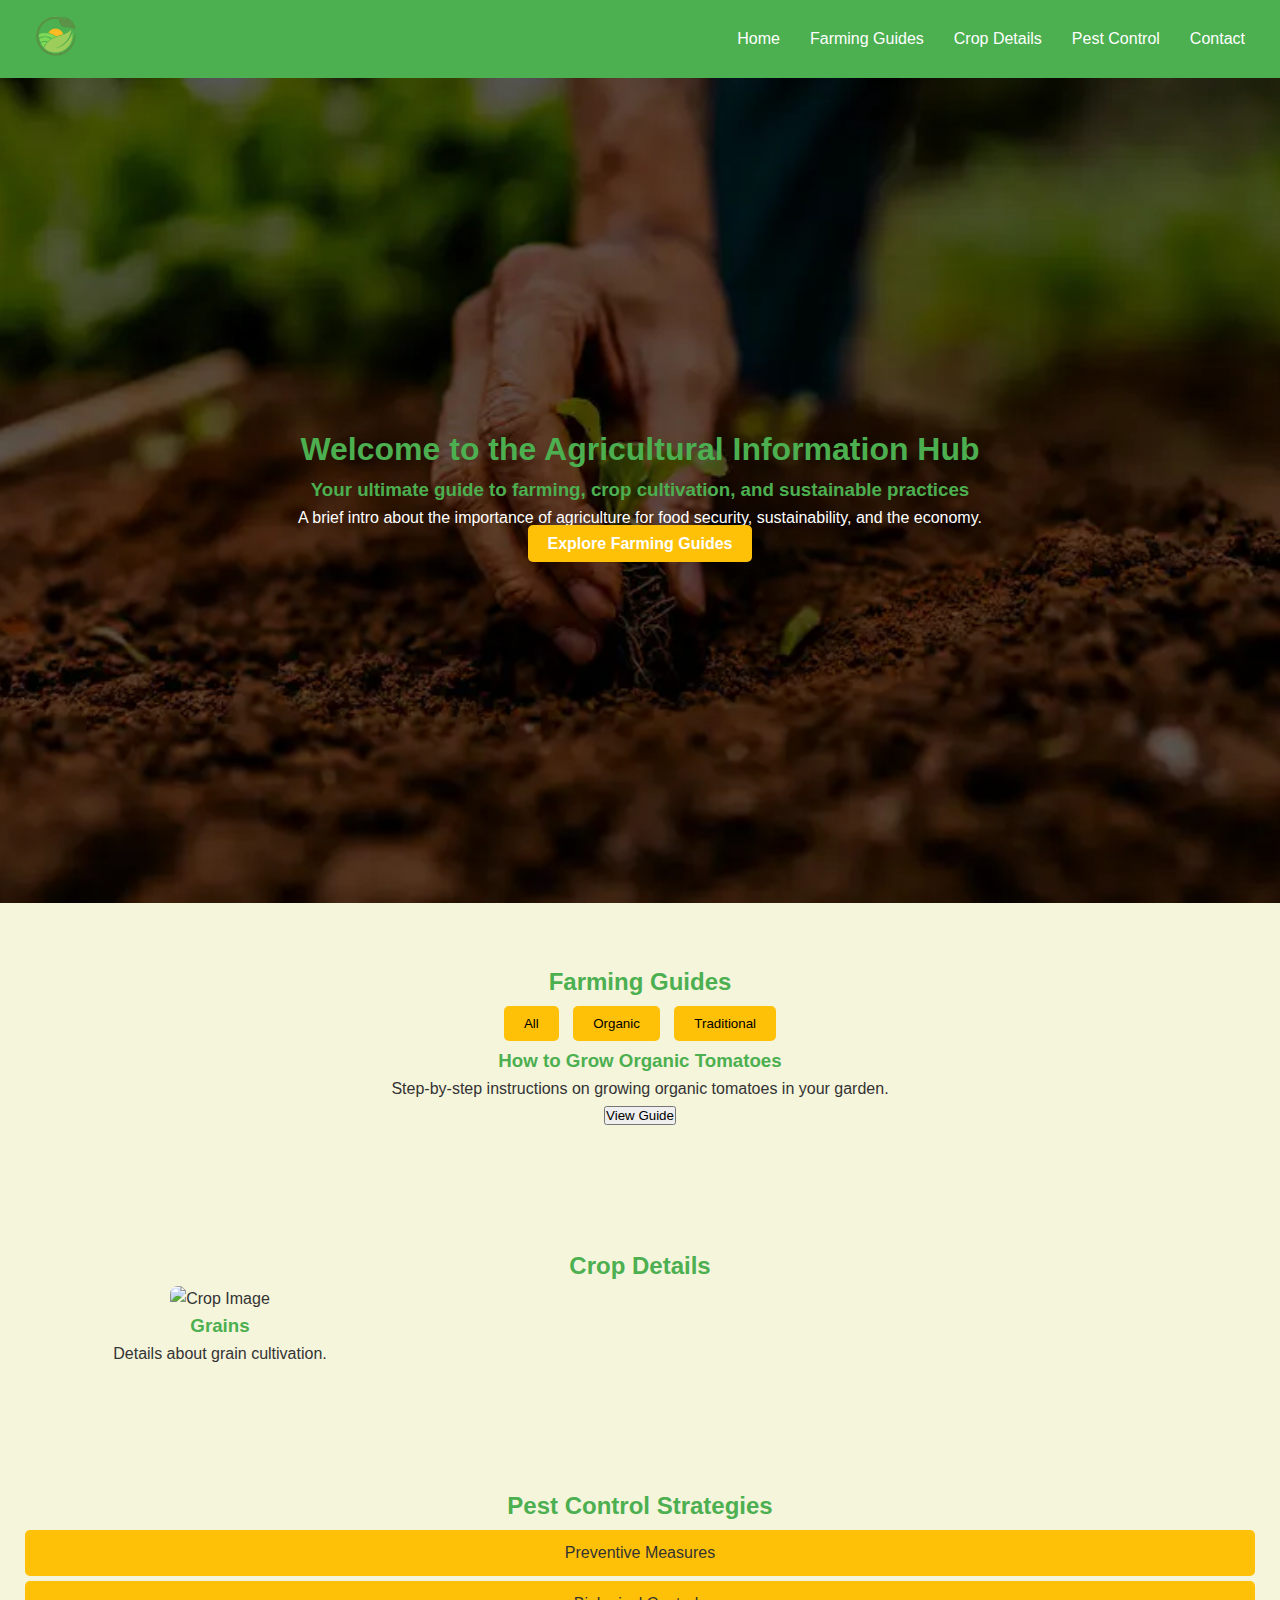
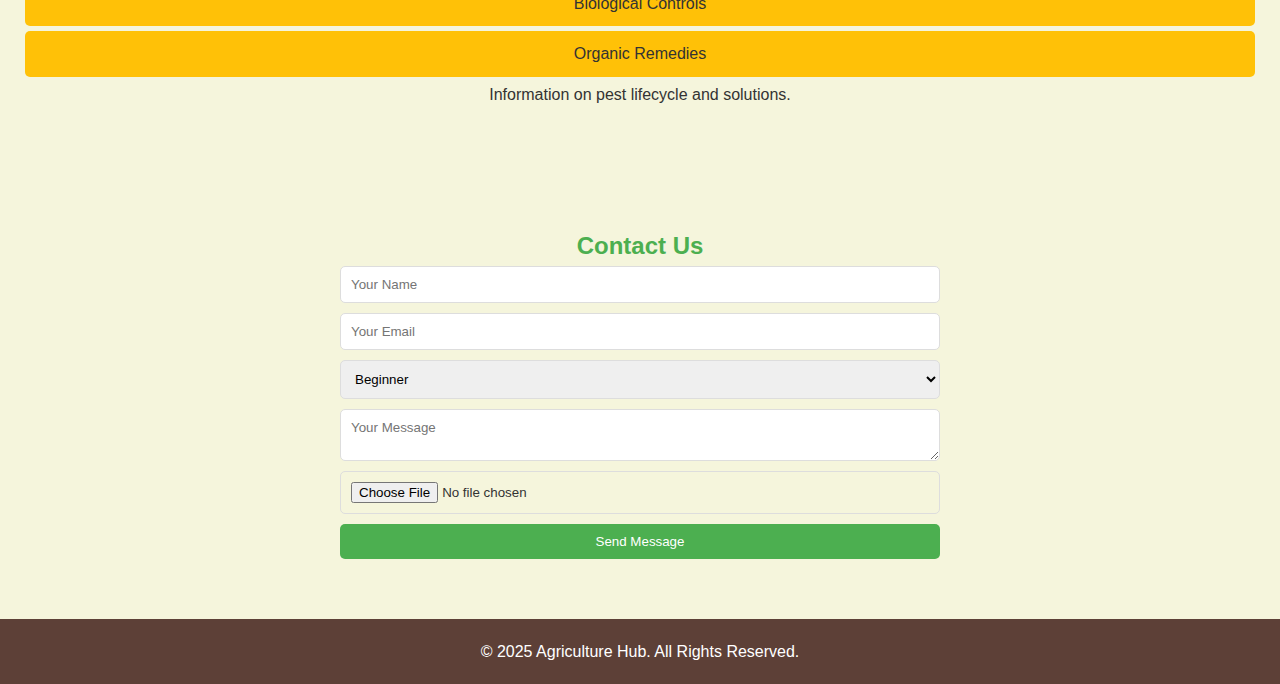
==== index.html @ 506831ad "initial commit" ====
<!DOCTYPE html>
<html lang="en">
<head>
    <meta charset="UTF-8">
    <meta name="viewport" content="width=device-width, initial-scale=1.0">
    <meta name="description" content="Agricultural Information Hub - A comprehensive resource for farmers and agriculture enthusiasts.">
    <title>Agricultural Information Hub</title>
    <link rel="stylesheet" href="style.css">
    <script defer src="script.js"></script>
</head>
<body>
    <!-- Header & Navigation -->
    <header>
        <nav>
            <div class="logo">
                <img src="image/logo.png" alt="logo" >
            </div>
            <ul class="nav-links">
                <li><a href="#home">Home</a></li>
                <li><a href="#farming-guides">Farming Guides</a></li>
                <li><a href="#crop-details">Crop Details</a></li>
                <li><a href="#pest-control">Pest Control</a></li>
                <li><a href="#contact">Contact</a></li>
            </ul>
        </nav>
    </header>

    <!-- Homepage Hero Section -->
    <section id="home" class="hero-section">
        <div class="hero-content">
            <h1>Welcome to the Agricultural Information Hub</h1>
            <h3>Your ultimate guide to farming, crop cultivation, and sustainable practices</h3>
            <p>A brief intro about the importance of agriculture for food security, sustainability, and the economy.</p>
            <a href="#farming-guides" class="cta-button">Explore Farming Guides</a>
        </div>
    </section>

    <!-- Farming Guides Section -->
    <section id="farming-guides" class="section">
        <h2>Farming Guides</h2>
        <div class="guide-categories">
            <button>All</button>
            <button>Organic</button>
            <button>Traditional</button>
        </div>
        <div class="guide-list">
            <div class="guide-item">
                <h3>How to Grow Organic Tomatoes</h3>
                <p>Step-by-step instructions on growing organic tomatoes in your garden.</p>
                <button class="view-guide">View Guide</button>
            </div>
            <!-- Repeat guide items here -->
        </div>
    </section>

    <!-- Crop Details Section -->
    <section id="crop-details" class="section">
        <h2>Crop Details</h2>
        <div class="crop-grid">
            <div class="crop-item">
                <img src="crop1.jpg" alt="Crop Image">
                <h3>Grains</h3>
                <p>Details about grain cultivation.</p>
            </div>
            <!-- Repeat crop items here -->
        </div>
    </section>

    <!-- Pest Control Section -->
    <section id="pest-control" class="section">
        <h2>Pest Control Strategies</h2>
        <div class="pest-tabs">
            <div class="tab">Preventive Measures</div>
            <div class="tab">Biological Controls</div>
            <div class="tab">Organic Remedies</div>
        </div>
        <div class="pest-info">
            <p>Information on pest lifecycle and solutions.</p>
            <!-- Pest control images and carousel -->
        </div>
    </section>

    <!-- Contact Form Section -->
    <section id="contact" class="section">
        <h2>Contact Us</h2>
        <form id="contact-form">
            <input type="text" name="name" placeholder="Your Name" required>
            <input type="email" name="email" placeholder="Your Email" required>
            <select name="experience">
                <option value="beginner">Beginner</option>
                <option value="intermediate">Intermediate</option>
                <option value="expert">Expert</option>
            </select>
            <textarea name="message" placeholder="Your Message" required></textarea>
            <input type="file" name="file-upload">
            <button type="submit">Send Message</button>
        </form>
    </section>

    <footer>
        <p>&copy; 2025 Agriculture Hub. All Rights Reserved.</p>
    </footer>
</body>
</html>
---- style.css ----
/* Global Styles */
* {
    margin: 0;
    padding: 0;
    box-sizing: border-box;
    font-family: 'Roboto', sans-serif;
}

body {
    background-color: #F5F5DC;
    color: #333;
    line-height: 1.6;
}

h1, h2, h3 {
    font-family: 'Poppins', sans-serif;
    color: #4CAF50;
}

/* Header */
header {
    background-color: #4CAF50;
    color: white;
    position: sticky;
    top: 0;
    z-index: 100;
}

nav {
    display: flex;
    justify-content: space-between;
    align-items: center;
    padding: 0 20px;
}

.logo img{
    width: 100%;
    max-width: 70px;
}
.nav-links {
    list-style: none;
    display: flex;
}

.nav-links li {
    margin: 0 15px;
}

.nav-links a {
    color: white;
    text-decoration: none;
    font-size: 16px;
}

.search-bar input {
    padding: 5px 10px;
    border-radius: 5px;
    border: none;
    outline: none;
}

/* Hero Section */
.hero-section {
    background: url('image/hero-bg.webp') no-repeat center center/cover;
    color: white;
    padding: 80px 20px;
    text-align: center;
    background-position: center center;
    background-size: cover;
    height: calc(100vh - 75px);
    display: flex;
    justify-content: center;
    align-items: center;
}

.cta-button {
    background-color: #FFC107;
    color: white;
    padding: 10px 20px;
    text-decoration: none;
    border-radius: 5px;
    font-weight: bold;
}

.cta-button:hover {
    background-color: #FF9800;
    transform: scale(1.05);
    transition: all 0.3s ease;
}

/* Section Styles */
.section {
    padding: 60px 20px;
    text-align: center;
}

.guide-categories button,
.pest-tabs .tab {
    background-color: #FFC107;
    border: none;
    padding: 10px 20px;
    margin: 5px;
    cursor: pointer;
    border-radius: 5px;
    transition: background-color 0.3s;
}

.guide-categories button:hover,
.pest-tabs .tab:hover {
    background-color: #FF9800;
}

/* Crop Grid */
.crop-grid {
    display: grid;
    grid-template-columns: repeat(3, 1fr);
    gap: 20px;
    justify-items: center;
}

.crop-item img {
    width: 100%;
    height: auto;
    border-radius: 8px;
    transition: transform 0.3s;
}

.crop-item:hover img {
    transform: scale(1.05);
}

/* Contact Form */
form {
    max-width: 600px;
    margin: 0 auto;
    display: flex;
    flex-direction: column;
}

form input, form select, form textarea {
    margin-bottom: 10px;
    padding: 10px;
    border-radius: 5px;
    border: 1px solid #ddd;
}

form button {
    background-color: #4CAF50;
    color: white;
    padding: 10px;
    border: none;
    border-radius: 5px;
    cursor: pointer;
}

form button:hover {
    background-color: #45A049;
}

/* Footer */
footer {
    text-align: center;
    padding: 20px 0;
    background-color: #5D4037;
    color: white;
}
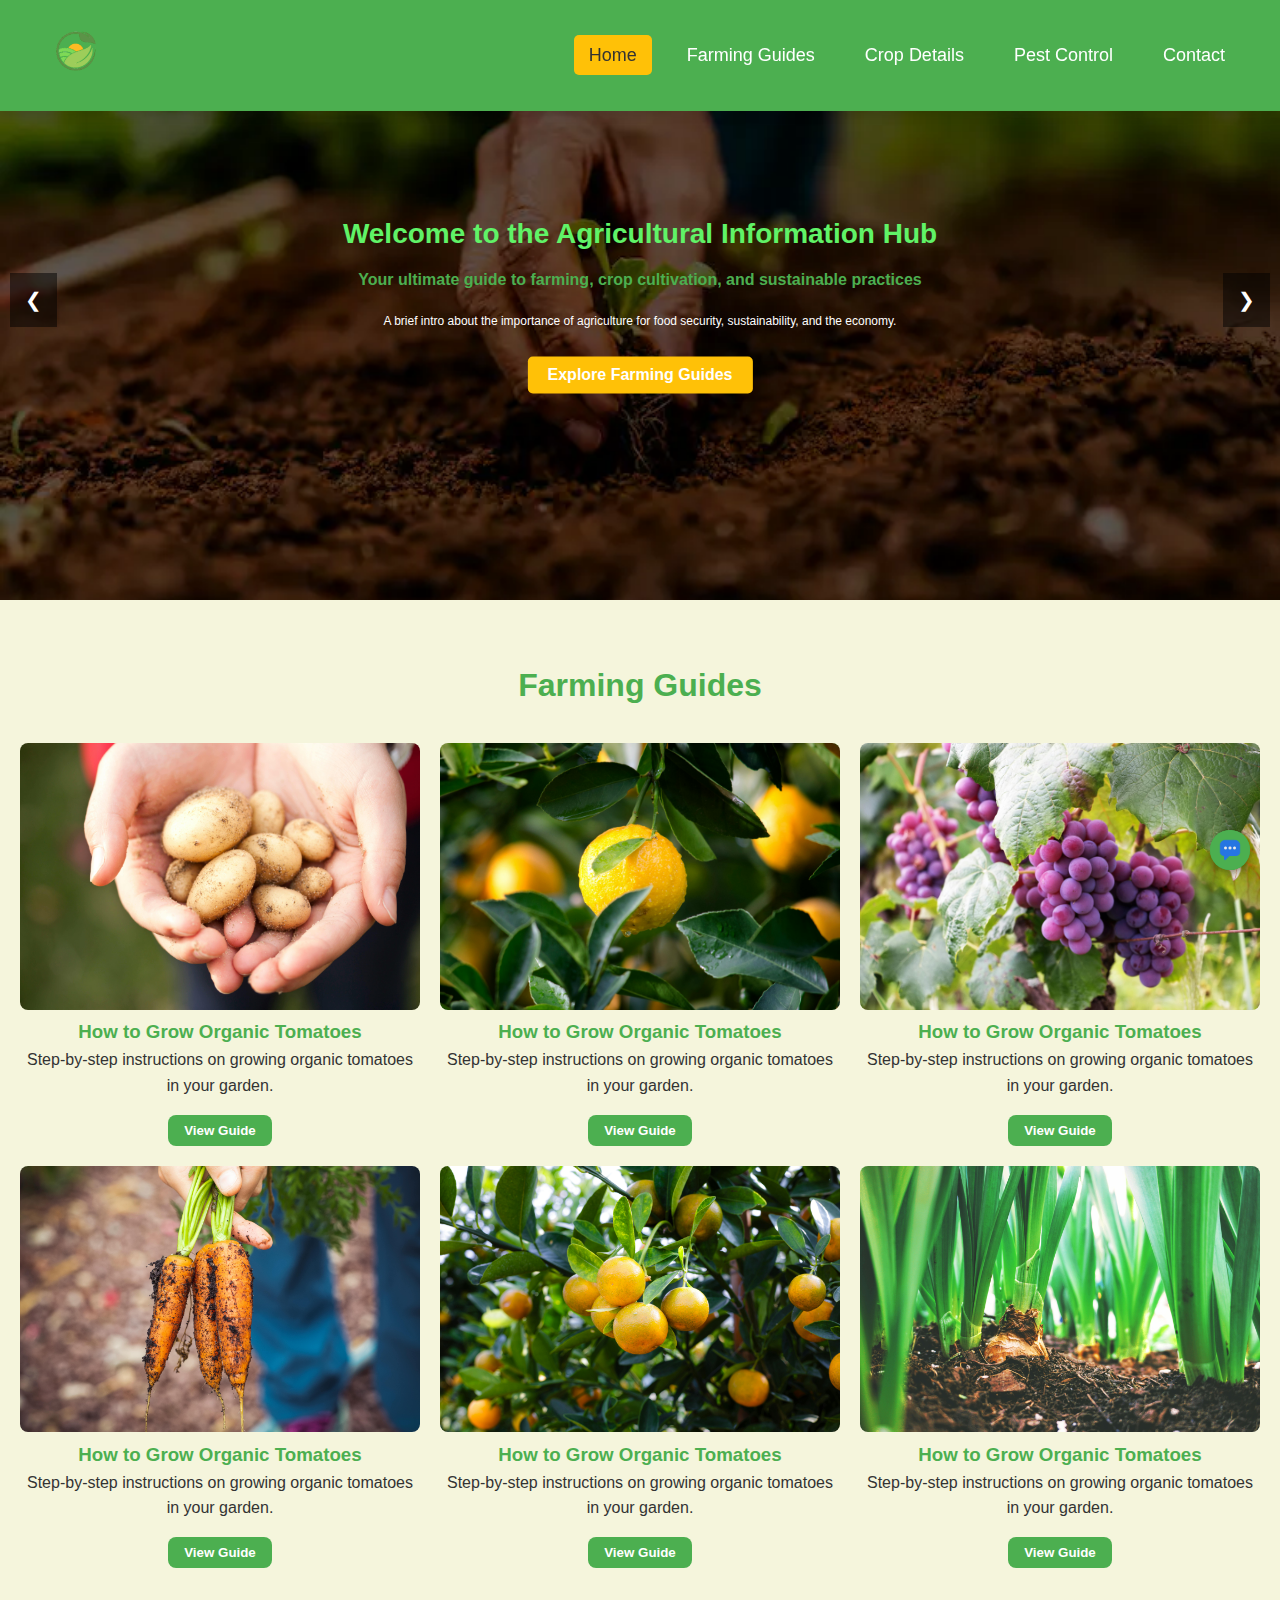
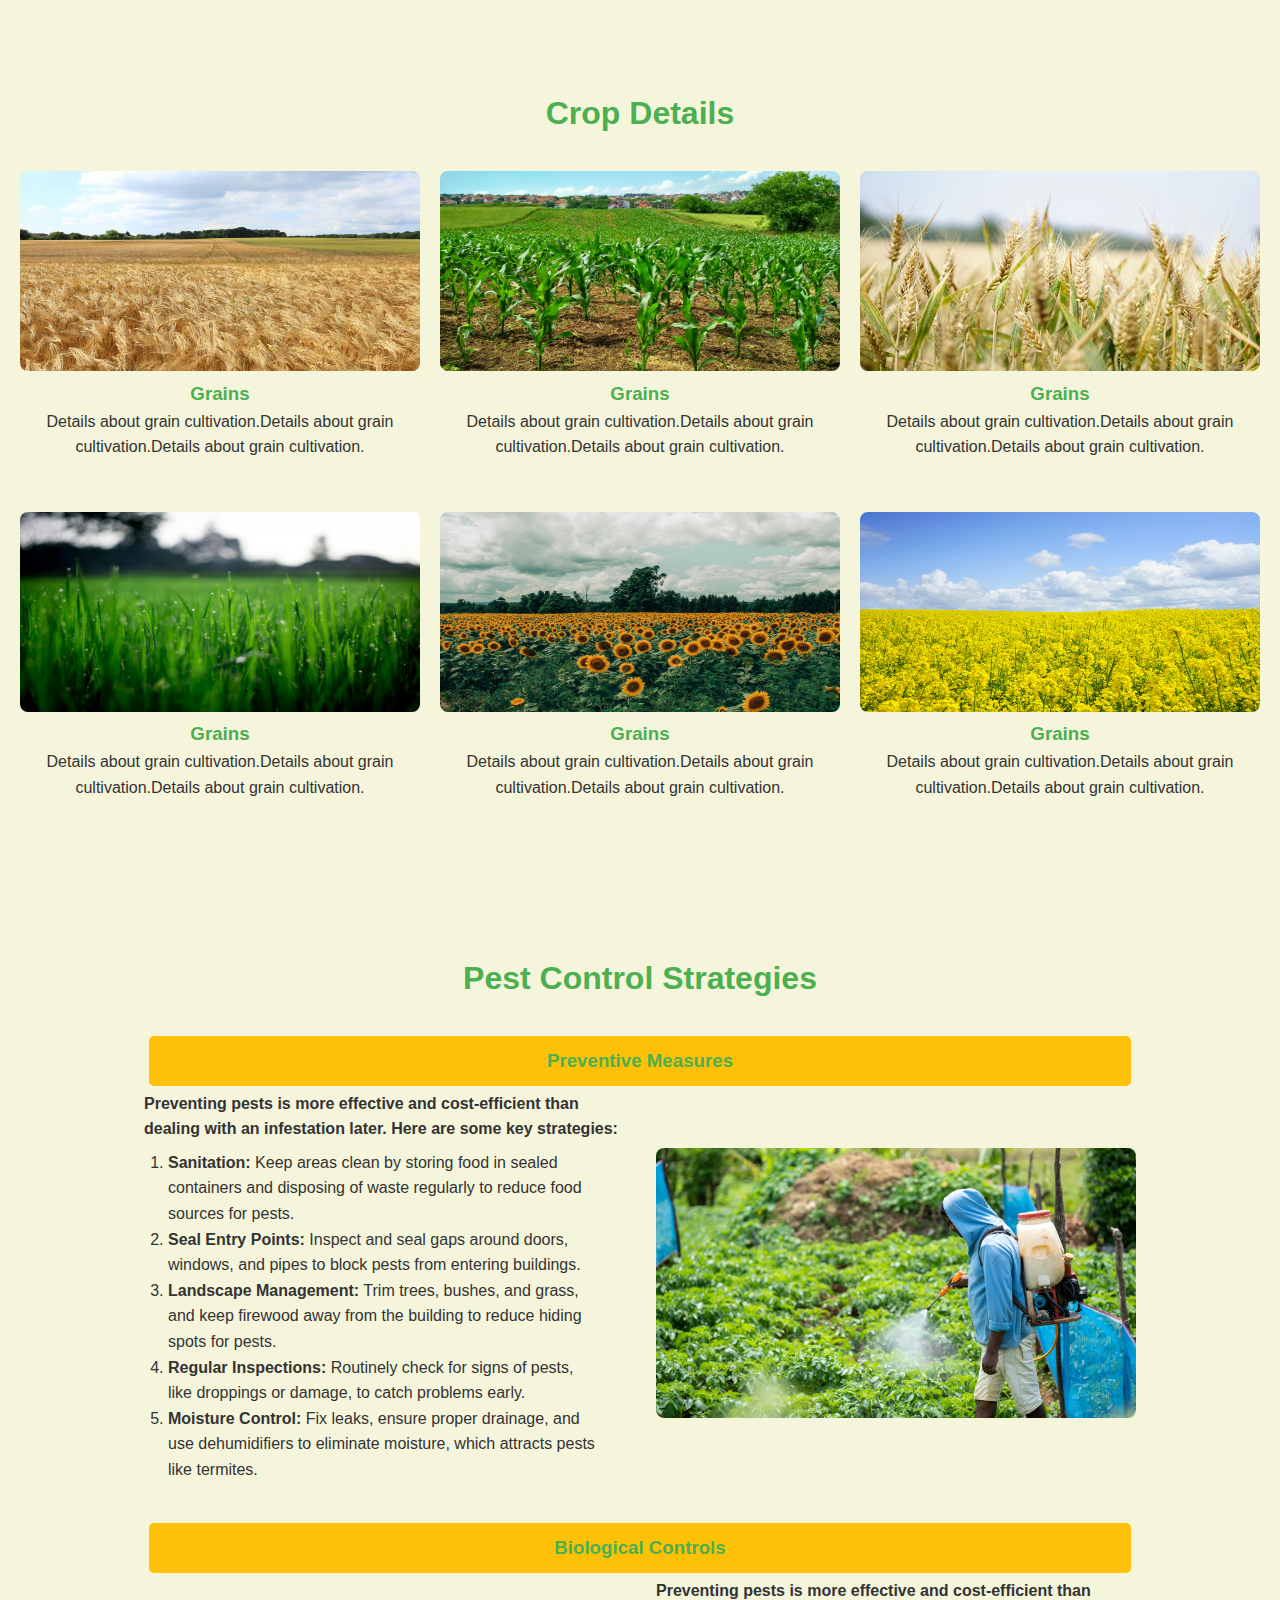
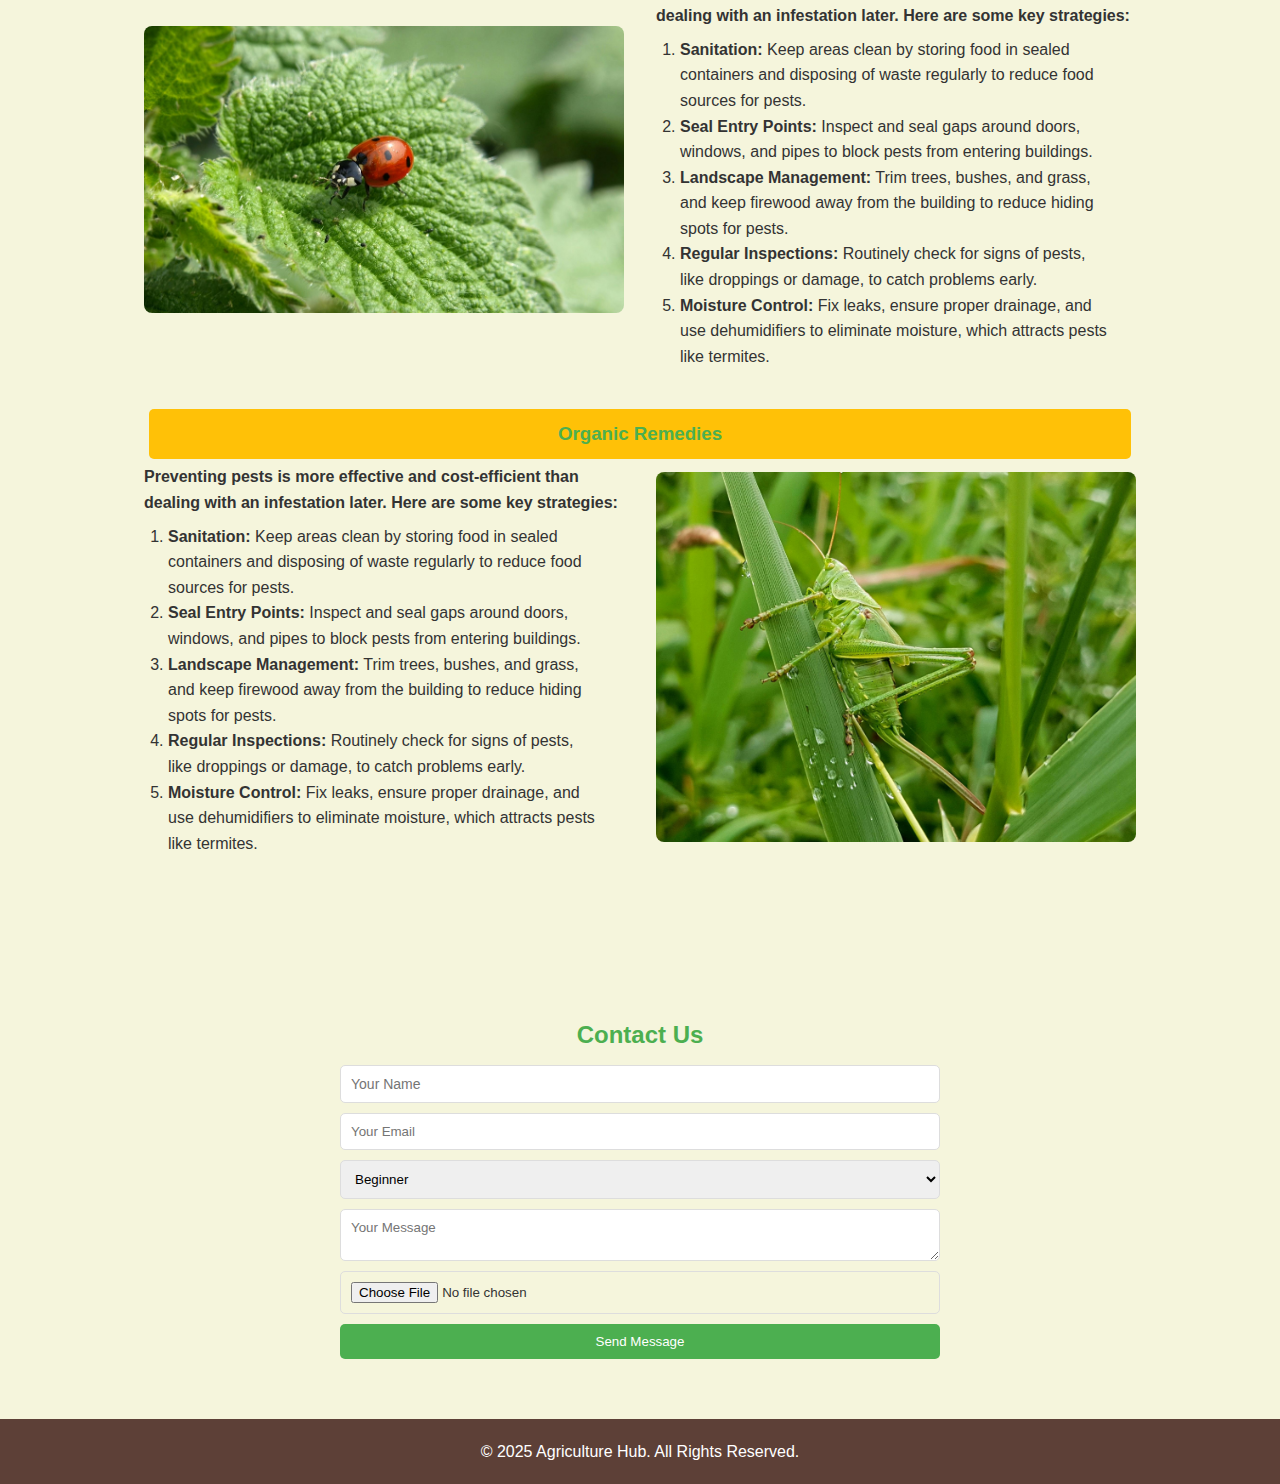
==== commit 3dc08c4f: "nav bar active animation almost complete" ====
--- a/index.html
+++ b/index.html
@@ -9,42 +9,96 @@
     <script defer src="script.js"></script>
 </head>
 <body>
-    <!-- Header & Navigation -->
-    <header>
+    <header class="navbar">
+        <div class="logo">
+            <img src="image/logo.png" alt="logo" >
+        </div>
         <nav>
-            <div class="logo">
-                <img src="image/logo.png" alt="logo" >
-            </div>
-            <ul class="nav-links">
-                <li><a href="#home">Home</a></li>
-                <li><a href="#farming-guides">Farming Guides</a></li>
-                <li><a href="#crop-details">Crop Details</a></li>
-                <li><a href="#pest-control">Pest Control</a></li>
-                <li><a href="#contact">Contact</a></li>
+            <ul>
+                <li><a href="index.html" class="nav-link active">Home</a></li>
+                <li><a href="farming-guides.html" class="nav-link">Farming Guides</a></li>
+                <li><a href="crop-details.html" class="nav-link">Crop Details</a></li>
+                <li><a href="pest-control.html" class="nav-link">Pest Control</a></li>
+                <li><a href="contact.html" class="nav-link">Contact</a></li>
             </ul>
         </nav>
+        <div class="menu-toggle">☰</div>
     </header>
 
     <!-- Homepage Hero Section -->
     <section id="home" class="hero-section">
-        <div class="hero-content">
-            <h1>Welcome to the Agricultural Information Hub</h1>
-            <h3>Your ultimate guide to farming, crop cultivation, and sustainable practices</h3>
-            <p>A brief intro about the importance of agriculture for food security, sustainability, and the economy.</p>
-            <a href="#farming-guides" class="cta-button">Explore Farming Guides</a>
+        <div class="slider-container">
+            <div class="slider" id="slider">
+                <div class="slide">
+                    <img src="image/slide-1.webp" alt="Image 1">
+                    <div class="overlay">
+                        <h1>Welcome to the Agricultural Information Hub</h1>
+                        <h3>Your ultimate guide to farming, crop cultivation, and sustainable practices</h3>
+                        <p>A brief intro about the importance of agriculture for food security, sustainability, and the economy.</p>
+                        <a href="#farming-guides" class="cta-button">Explore Farming Guides</a>
+                    </div>
+                </div>
+                <div class="slide">
+                    <img src="image/slide-2.jpg" alt="Image 2">
+                    <div class="overlay">
+                        <h1>Welcome to the Agricultural Information Hub</h1>
+                        <h3>Your ultimate guide to farming, crop cultivation, and sustainable practices</h3>
+                        <p>A brief intro about the importance of agriculture for food security, sustainability, and the economy.</p>
+                        <a href="#farming-guides" class="cta-button">Explore Farming Guides</a>
+                    </div>
+                </div>
+                <div class="slide">
+                    <img src="image/slide-3.jpg" alt="Image 3">
+                    <div class="overlay">
+                        <h1>Welcome to the Agricultural Information Hub</h1>
+                        <h3>Your ultimate guide to farming, crop cultivation, and sustainable practices</h3>
+                        <p>A brief intro about the importance of agriculture for food security, sustainability, and the economy.</p>
+                        <a href="#farming-guides" class="cta-button">Explore Farming Guides</a>
+                    </div>
+                </div>
+            </div>
+    
+            <button class="prev slider-btn" onclick="moveSlide(-1)">&#10094;</button>
+            <button class="next slider-btn" onclick="moveSlide(1)">&#10095;</button>
         </div>
     </section>
 
     <!-- Farming Guides Section -->
     <section id="farming-guides" class="section">
-        <h2>Farming Guides</h2>
-        <div class="guide-categories">
-            <button>All</button>
-            <button>Organic</button>
-            <button>Traditional</button>
-        </div>
+        <h2 class="guide-heading">Farming Guides</h2>
         <div class="guide-list">
             <div class="guide-item">
+                <img src="image/vegi-1.jpg" alt="">
+                <h3>How to Grow Organic Tomatoes</h3>
+                <p>Step-by-step instructions on growing organic tomatoes in your garden.</p>
+                <button class="view-guide">View Guide</button>
+            </div>
+            <div class="guide-item">
+                <img src="image/vegi-2.jpg" alt="">
+                <h3>How to Grow Organic Tomatoes</h3>
+                <p>Step-by-step instructions on growing organic tomatoes in your garden.</p>
+                <button class="view-guide">View Guide</button>
+            </div>
+            <div class="guide-item">
+                <img src="image/vegi-3.jpg" alt="">
+                <h3>How to Grow Organic Tomatoes</h3>
+                <p>Step-by-step instructions on growing organic tomatoes in your garden.</p>
+                <button class="view-guide">View Guide</button>
+            </div>
+            <div class="guide-item">
+                <img src="image/vegi-4.jpg" alt="">
+                <h3>How to Grow Organic Tomatoes</h3>
+                <p>Step-by-step instructions on growing organic tomatoes in your garden.</p>
+                <button class="view-guide">View Guide</button>
+            </div>
+            <div class="guide-item">
+                <img src="image/vegi-5.jpg" alt="">
+                <h3>How to Grow Organic Tomatoes</h3>
+                <p>Step-by-step instructions on growing organic tomatoes in your garden.</p>
+                <button class="view-guide">View Guide</button>
+            </div>
+            <div class="guide-item">
+                <img src="image/vegi-6.jpg" alt="">
                 <h3>How to Grow Organic Tomatoes</h3>
                 <p>Step-by-step instructions on growing organic tomatoes in your garden.</p>
                 <button class="view-guide">View Guide</button>
@@ -55,12 +109,37 @@
 
     <!-- Crop Details Section -->
     <section id="crop-details" class="section">
-        <h2>Crop Details</h2>
+        <h2 class="crop-heading">Crop Details</h2>
         <div class="crop-grid">
             <div class="crop-item">
-                <img src="crop1.jpg" alt="Crop Image">
-                <h3>Grains</h3>
-                <p>Details about grain cultivation.</p>
+                <img src="image/crop-1.jpg" alt="Crop Image">
+                <h3>Grains</h3>
+                <p>Details about grain cultivation.Details about grain cultivation.Details about grain cultivation.</p>
+            </div>
+            <div class="crop-item">
+                <img src="image/crop-2.jpg" alt="Crop Image">
+                <h3>Grains</h3>
+                <p>Details about grain cultivation.Details about grain cultivation.Details about grain cultivation.</p>
+            </div>
+            <div class="crop-item">
+                <img src="image/crop-3.jpg" alt="Crop Image">
+                <h3>Grains</h3>
+                <p>Details about grain cultivation.Details about grain cultivation.Details about grain cultivation.</p>
+            </div>
+            <div class="crop-item">
+                <img src="image/crop-4.jpg" alt="Crop Image">
+                <h3>Grains</h3>
+                <p>Details about grain cultivation.Details about grain cultivation.Details about grain cultivation.</p>
+            </div>
+            <div class="crop-item">
+                <img src="image/crop-5.jpg" alt="Crop Image">
+                <h3>Grains</h3>
+                <p>Details about grain cultivation.Details about grain cultivation.Details about grain cultivation.</p>
+            </div>
+            <div class="crop-item">
+                <img src="image/crop-6.jpg" alt="Crop Image">
+                <h3>Grains</h3>
+                <p>Details about grain cultivation.Details about grain cultivation.Details about grain cultivation.</p>
             </div>
             <!-- Repeat crop items here -->
         </div>
@@ -68,17 +147,70 @@
 
     <!-- Pest Control Section -->
     <section id="pest-control" class="section">
-        <h2>Pest Control Strategies</h2>
+        <h2 class="pest-heading">Pest Control Strategies</h2>
         <div class="pest-tabs">
-            <div class="tab">Preventive Measures</div>
-            <div class="tab">Biological Controls</div>
-            <div class="tab">Organic Remedies</div>
-        </div>
-        <div class="pest-info">
-            <p>Information on pest lifecycle and solutions.</p>
-            <!-- Pest control images and carousel -->
-        </div>
-    </section>
+            <div class="pest-items">
+                <h3 class="tab">Preventive Measures</div>
+                <div class="tab-down">
+                    <div class="pest-cont">
+                        <p><strong>Preventing pests is more effective and cost-efficient than dealing with an infestation later. Here are some key strategies:</strong></p>
+                        <ol>
+                            <li><strong>Sanitation:</strong> Keep areas clean by storing food in sealed containers and disposing of waste regularly to reduce food sources for pests.</li>
+                            <li><strong>Seal Entry Points:</strong> Inspect and seal gaps around doors, windows, and pipes to block pests from entering buildings.</li>
+                            <li><strong>Landscape Management:</strong> Trim trees, bushes, and grass, and keep firewood away from the building to reduce hiding spots for pests.</li>
+                            <li><strong>Regular Inspections:</strong> Routinely check for signs of pests, like droppings or damage, to catch problems early.
+                            </li>
+                            <li><strong>Moisture Control:</strong> Fix leaks, ensure proper drainage, and use dehumidifiers to eliminate moisture, which attracts pests like termites.
+                            </li>                         
+                        </ol>
+                    </div>
+                    <div><img class="pest-ctrl" src="image/pest-2.jpg" alt=""></div>
+                </div>
+            </div>
+        </div>
+        <div class="pest-tabs">
+            <div class="pest-items">
+                <h3 class="tab">Biological Controls</h3>
+                <div class="tab-down">
+                    <div><img class="pest-ctrl" src="image/pest-3.jpg" alt=""></div>
+                    <div class="pest-cont">
+                        <p><strong>Preventing pests is more effective and cost-efficient than dealing with an infestation later. Here are some key strategies:</strong></p>
+                        <ol>
+                            <li><strong>Sanitation:</strong> Keep areas clean by storing food in sealed containers and disposing of waste regularly to reduce food sources for pests.</li>
+                            <li><strong>Seal Entry Points:</strong> Inspect and seal gaps around doors, windows, and pipes to block pests from entering buildings.</li>
+                            <li><strong>Landscape Management:</strong> Trim trees, bushes, and grass, and keep firewood away from the building to reduce hiding spots for pests.</li>
+                            <li><strong>Regular Inspections:</strong> Routinely check for signs of pests, like droppings or damage, to catch problems early.
+                            </li>
+                            <li><strong>Moisture Control:</strong> Fix leaks, ensure proper drainage, and use dehumidifiers to eliminate moisture, which attracts pests like termites.
+                            </li>                         
+                        </ol>
+                    </div>
+                </div>
+            </div>
+        </div>
+        <div class="pest-tabs">
+            <div class="pest-items">
+                <h3 class="tab">Organic Remedies</h3>
+                <div class="tab-down">
+                    <div class="pest-cont">
+                        <p><strong>Preventing pests is more effective and cost-efficient than dealing with an infestation later. Here are some key strategies:</strong></p>
+                        <ol>
+                            <li><strong>Sanitation:</strong> Keep areas clean by storing food in sealed containers and disposing of waste regularly to reduce food sources for pests.</li>
+                            <li><strong>Seal Entry Points:</strong> Inspect and seal gaps around doors, windows, and pipes to block pests from entering buildings.</li>
+                            <li><strong>Landscape Management:</strong> Trim trees, bushes, and grass, and keep firewood away from the building to reduce hiding spots for pests.</li>
+                            <li><strong>Regular Inspections:</strong> Routinely check for signs of pests, like droppings or damage, to catch problems early.
+                            </li>
+                            <li><strong>Moisture Control:</strong> Fix leaks, ensure proper drainage, and use dehumidifiers to eliminate moisture, which attracts pests like termites.
+                            </li>                         
+                        </ol>
+                    </div>
+                    <div><img class="pest-ctrl" src="image/pest-1.jpg" alt=""></div>
+                </div>
+            </div>
+        </div>
+    </section>
+    
+    
 
     <!-- Contact Form Section -->
     <section id="contact" class="section">
@@ -100,5 +232,23 @@
     <footer>
         <p>&copy; 2025 Agriculture Hub. All Rights Reserved.</p>
     </footer>
+
+    <div id="chat-icon" class="chat-icon">
+        <img src="image/chat-icon.png" alt="" class="chat-icon">
+    </div>
+    
+
+    <div id="chat-popup" class="chat-popup">
+        <div class="chat-header">
+            <h4>Chat with Us!</h4>
+            <span id="close-chat" class="close-btn">&times;</span>
+        </div>
+        <div class="chat-body">
+            <div id="messages" class="messages">
+                <!-- Chat messages will go here -->
+            </div>
+            <input type="text" id="chat-input" placeholder="Type a message..." />
+        </div>
+    </div>
 </body>
 </html>
--- a/style.css
+++ b/style.css
@@ -17,61 +17,140 @@
     color: #4CAF50;
 }
 
-/* Header */
-header {
-    background-color: #4CAF50;
-    color: white;
-    position: sticky;
-    top: 0;
-    z-index: 100;
-}
-
-nav {
+img{
+    width: 100%;
+}
+
+/* Navbar Styling */
+.navbar {
     display: flex;
     justify-content: space-between;
     align-items: center;
-    padding: 0 20px;
-}
-
+    background: #4CAF50;
+    padding: 15px 40px;
+    position: fixed;
+    width: 100%;
+    top: 0;
+    left: 0;
+    box-shadow: 0 4px 10px rgba(0, 0, 0, 0.1);
+    z-index: 1000;
+}
+.logo {
+    font-size: 24px;
+    font-weight: bold;
+    color: #fff;
+}
+.navbar ul {
+    list-style: none;
+    display: flex;
+    gap: 20px;
+}
+.navbar ul li {
+    position: relative;
+}
+.nav-link {
+    text-decoration: none;
+    color: #fff;
+    font-size: 18px;
+    padding: 10px 15px;
+    border-radius: 5px;
+    transition: all 0.3s ease;
+}
+.nav-link:hover {
+    background: #FFC107;
+    color: #333;
+}
+.nav-link.active {
+    background: #FFC107;
+    color: #333;
+}
+.menu-toggle {
+    display: none;
+    font-size: 24px;
+    color: #fff;
+    cursor: pointer;
+}
 .logo img{
     width: 100%;
     max-width: 70px;
 }
-.nav-links {
-    list-style: none;
-    display: flex;
-}
-
-.nav-links li {
-    margin: 0 15px;
-}
-
-.nav-links a {
-    color: white;
-    text-decoration: none;
-    font-size: 16px;
-}
-
-.search-bar input {
-    padding: 5px 10px;
-    border-radius: 5px;
-    border: none;
-    outline: none;
-}
+
 
 /* Hero Section */
-.hero-section {
-    background: url('image/hero-bg.webp') no-repeat center center/cover;
-    color: white;
-    padding: 80px 20px;
+
+.overlay h1{
+    font-size: 1.75rem !important;
+    margin-bottom: 1rem;
+    color: #60f367;
+}
+.overlay h3{
+    font-size: 1rem !important;
+    margin-bottom: 1rem;
+}
+.overlay p{
+    font-size: .75rem !important;
+    margin-bottom: 3rem;
+}
+
+
+
+
+
+.slider-container {
+    position: relative;
+    width: 100%;
+    /* max-width: 1800px; */
+    margin: auto;
+    overflow: hidden;
+}
+
+.slider {
+    display: flex;
+    transition: transform 0.5s ease;
+    width: 100% !important;
+}
+
+.slide {
+    position: relative;
+    width: 100%;
+    display: flex;
+    flex-shrink: 0;
+}
+
+.slide img {
+    width: 100%;
+    height: 600px;
+    object-fit: cover;
+}
+
+.overlay {
+    position: absolute;
+    top: 50%;
+    left: 50%;
+    transform: translate(-50%, -50%);
+    color: white;
     text-align: center;
-    background-position: center center;
-    background-size: cover;
-    height: calc(100vh - 75px);
-    display: flex;
-    justify-content: center;
-    align-items: center;
-}
+    z-index: 10;
+}
+
+.overlay h1 {
+    font-size: 3rem;
+    margin-bottom: 10px;
+}
+
+.overlay h3 {
+    font-size: 1.5rem;
+    margin-bottom: 20px;
+}
+
+.overlay p {
+    font-size: 1rem;
+    margin-bottom: 30px;
+    max-width: 700px;
+    margin-left: auto;
+    margin-right: auto;
+}
+
 
 .cta-button {
     background-color: #FFC107;
@@ -80,12 +159,39 @@
     text-decoration: none;
     border-radius: 5px;
     font-weight: bold;
+    text-decoration: none;
+    transition: background-color 0.3s ease;
 }
 
 .cta-button:hover {
-    background-color: #FF9800;
+    background-color: #4CAF50;
     transform: scale(1.05);
     transition: all 0.3s ease;
+}
+
+.slider-btn {
+    position: absolute;
+    top: 50%;
+    transform: translateY(-50%);
+    background-color: rgba(0, 0, 0, 0.5);
+    color: white;
+    border: none;
+    padding: 15px;
+    cursor: pointer;
+    font-size: 20px;
+    z-index: 100;
+}
+
+.prev {
+    left: 10px;
+}
+
+.next {
+    right: 10px;
+}
+
+.slider-btn:hover {
+    background-color: rgba(0, 0, 0, 0.8);
 }
 
 /* Section Styles */
@@ -95,7 +201,7 @@
 }
 
 .guide-categories button,
-.pest-tabs .tab {
+.tab {
     background-color: #FFC107;
     border: none;
     padding: 10px 20px;
@@ -110,7 +216,39 @@
     background-color: #FF9800;
 }
 
+.guide-list {
+    display: grid;
+    grid-template-columns: repeat(3, 1fr);
+    gap: 20px;
+    justify-items: center;
+}
+
+.view-guide{
+    background-color: #4CAF50;
+    border: none;
+    font-weight: bold;
+    color: white;
+    padding: .5rem 1rem;
+    border-radius: .5rem;
+    margin-top: 1rem;
+}
+
+.guide-item img{
+    border-radius: 8px;
+    transition: transform 0.3s;
+}
+
+.guide-item:hover img {
+    transform: scale(1.05);
+}
+
 /* Crop Grid */
+.crop-heading,
+.guide-heading,
+.pest-heading{
+    font-size: 2rem;
+    margin-bottom: 2rem;
+}
 .crop-grid {
     display: grid;
     grid-template-columns: repeat(3, 1fr);
@@ -118,15 +256,53 @@
     justify-items: center;
 }
 
+.crop-item {
+    margin-bottom: 2rem;
+}
 .crop-item img {
     width: 100%;
     height: auto;
     border-radius: 8px;
     transition: transform 0.3s;
+    aspect-ratio: 2/1;
 }
 
 .crop-item:hover img {
     transform: scale(1.05);
+}
+
+/* pest control */
+
+.pest-tabs{
+    width: 80%;
+    margin: 0 auto;
+    margin-bottom: 2.5rem;
+}
+
+.tab-down{
+    display: flex;
+    justify-content: center;
+    align-items: center;
+    gap: 2rem;
+}
+
+.tab-down div{
+    width: 50%;
+}
+
+.pest-cont{
+    text-align: left;
+}
+.pest-cont p{
+    margin-bottom: .5rem;
+}
+.pest-cont ol{
+    width: 90%;
+    margin: 0 auto;
+}
+
+.pest-ctrl{
+    border-radius: 8px;
 }
 
 /* Contact Form */
@@ -164,3 +340,132 @@
     background-color: #5D4037;
     color: white;
 }
+
+.chat-icon{
+    position: fixed;
+    bottom: 0;
+    right: 0;
+    z-index: 100;
+    cursor: pointer;
+    padding: .5rem;
+}
+
+.hero-image{
+    height: 300px;
+}
+
+/* styles.css */
+
+/* Chat Icon Styling */
+.chat-icon {
+    position: fixed;
+    bottom: 30px;
+    right: 30px;
+    background-color: #4CAF50;
+    color: white;
+    border-radius: 50%;
+    width: 40px;
+    height: 40px;
+    display: flex;
+    justify-content: center;
+    align-items: center;
+    box-shadow: 0 4px 8px rgba(0, 0, 0, 0.2);
+    cursor: pointer;
+    font-size: 24px;
+    transition: background-color 0.3s ease;
+}
+
+.chat-icon:hover {
+    background-color: #45a049;
+}
+
+/* Chat Popup Styling */
+.chat-popup {
+    display: none;
+    position: fixed;
+    bottom: 100px;
+    right: 30px;
+    width: 350px;
+    background-color: #ffffff;
+    border-radius: 10px;
+    box-shadow: 0 4px 8px rgba(0, 0, 0, 0.1);
+    overflow: hidden;
+    border: 1px solid #ddd;
+}
+
+.chat-header {
+    background-color: #4CAF50;
+    color: white;
+    padding: 10px;
+    font-size: 18px;
+    display: flex;
+    justify-content: space-between;
+    align-items: center;
+}
+
+.chat-header h4 {
+    margin: 0;
+}
+
+.close-btn {
+    cursor: pointer;
+    font-size: 22px;
+    font-weight: bold;
+}
+
+.chat-body {
+    padding: 10px;
+    max-height: 300px;
+    overflow-y: auto;
+}
+
+.messages {
+    margin-bottom: 10px;
+}
+
+.messages .message {
+    padding: 8px;
+    background-color: #f1f1f1;
+    margin-bottom: 10px;
+    border-radius: 5px;
+}
+
+.messages .message.user {
+    background-color: #e0f7fa;
+    align-self: flex-end;
+}
+
+input[type="text"] {
+    width: 100%;
+    padding: 10px;
+    border: 1px solid #ddd;
+    border-radius: 5px;
+    margin-top: 10px;
+    font-size: 14px;
+}
+
+input[type="text"]:focus {
+    border-color: #4CAF50;
+    outline: none;
+}
+
+
+@media (max-width: 768px) {
+    .navbar ul {
+        display: none;
+        flex-direction: column;
+        position: absolute;
+        top: 60px;
+        right: 0;
+        background: #4CAF50;
+        width: 200px;
+        padding: 10px;
+        border-radius: 5px;
+    }
+    .navbar ul.show {
+        display: flex;
+    }
+    .menu-toggle {
+        display: block;
+    }
+}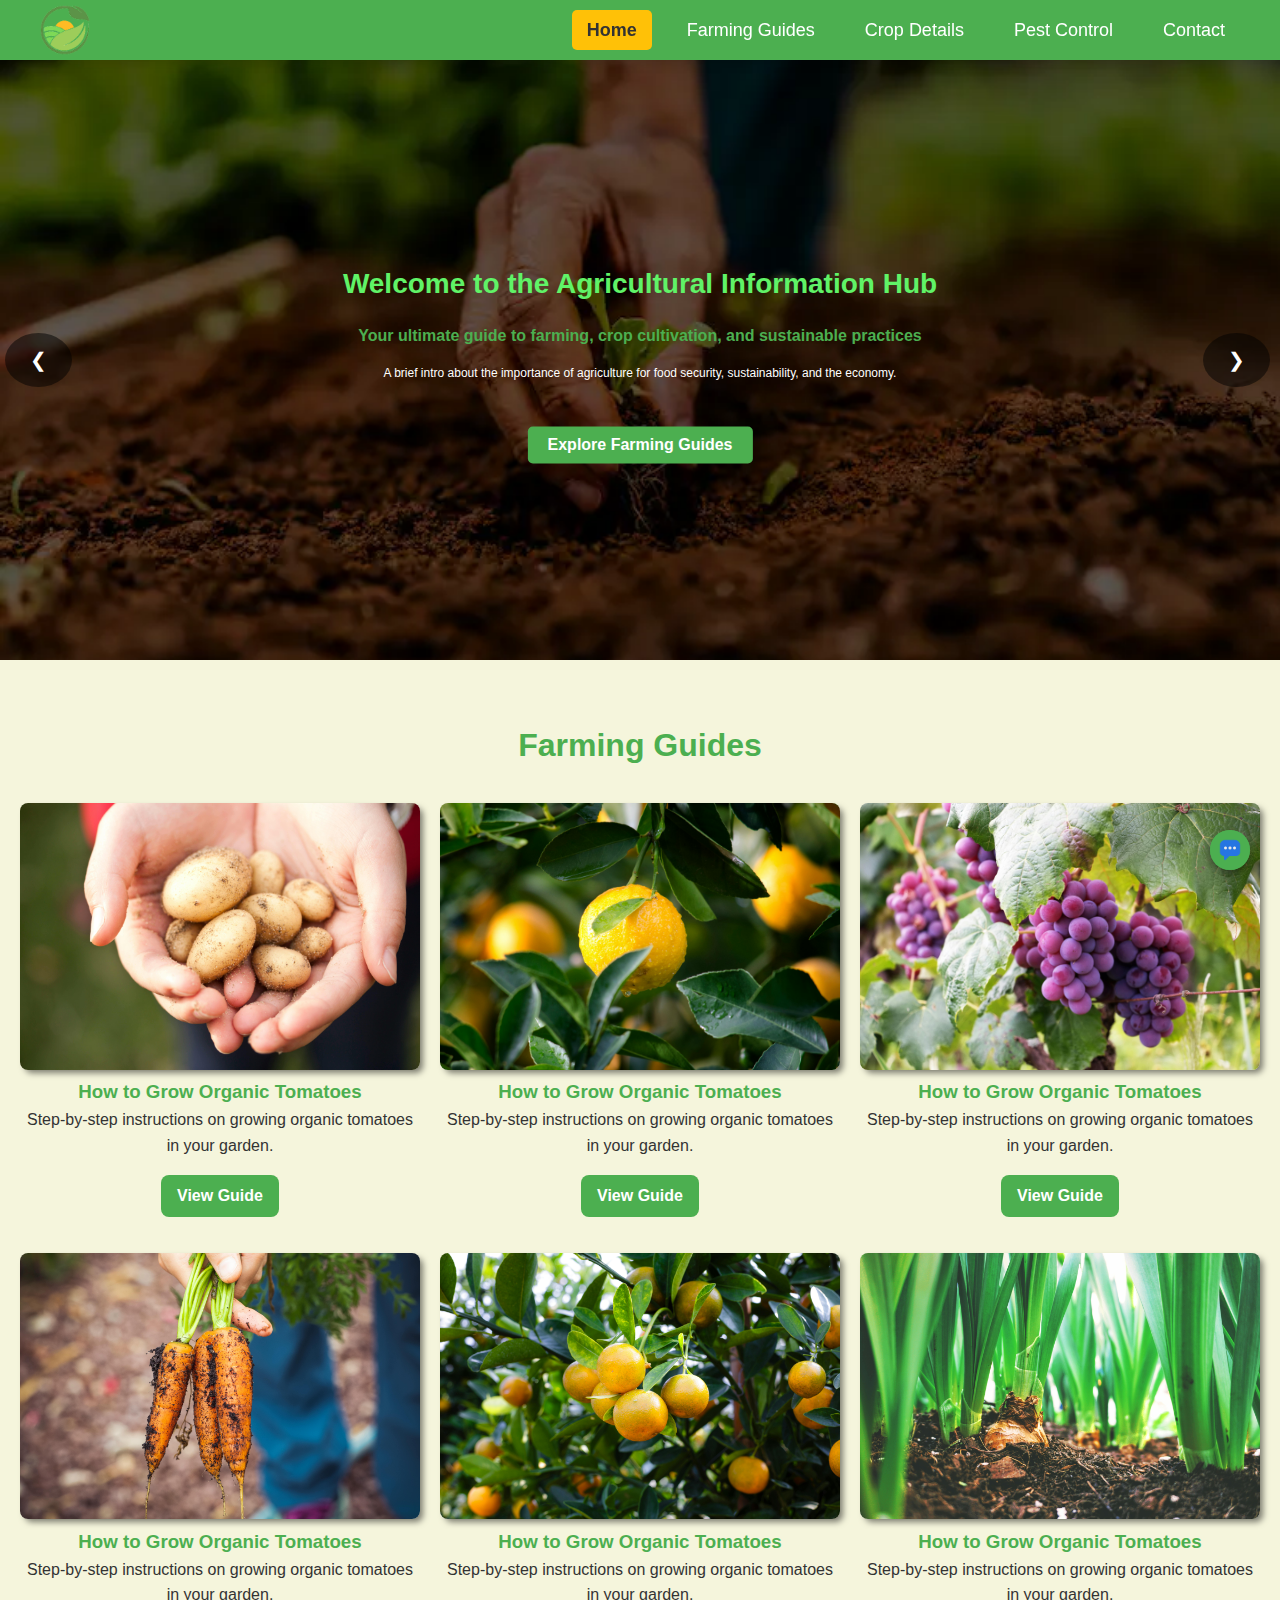
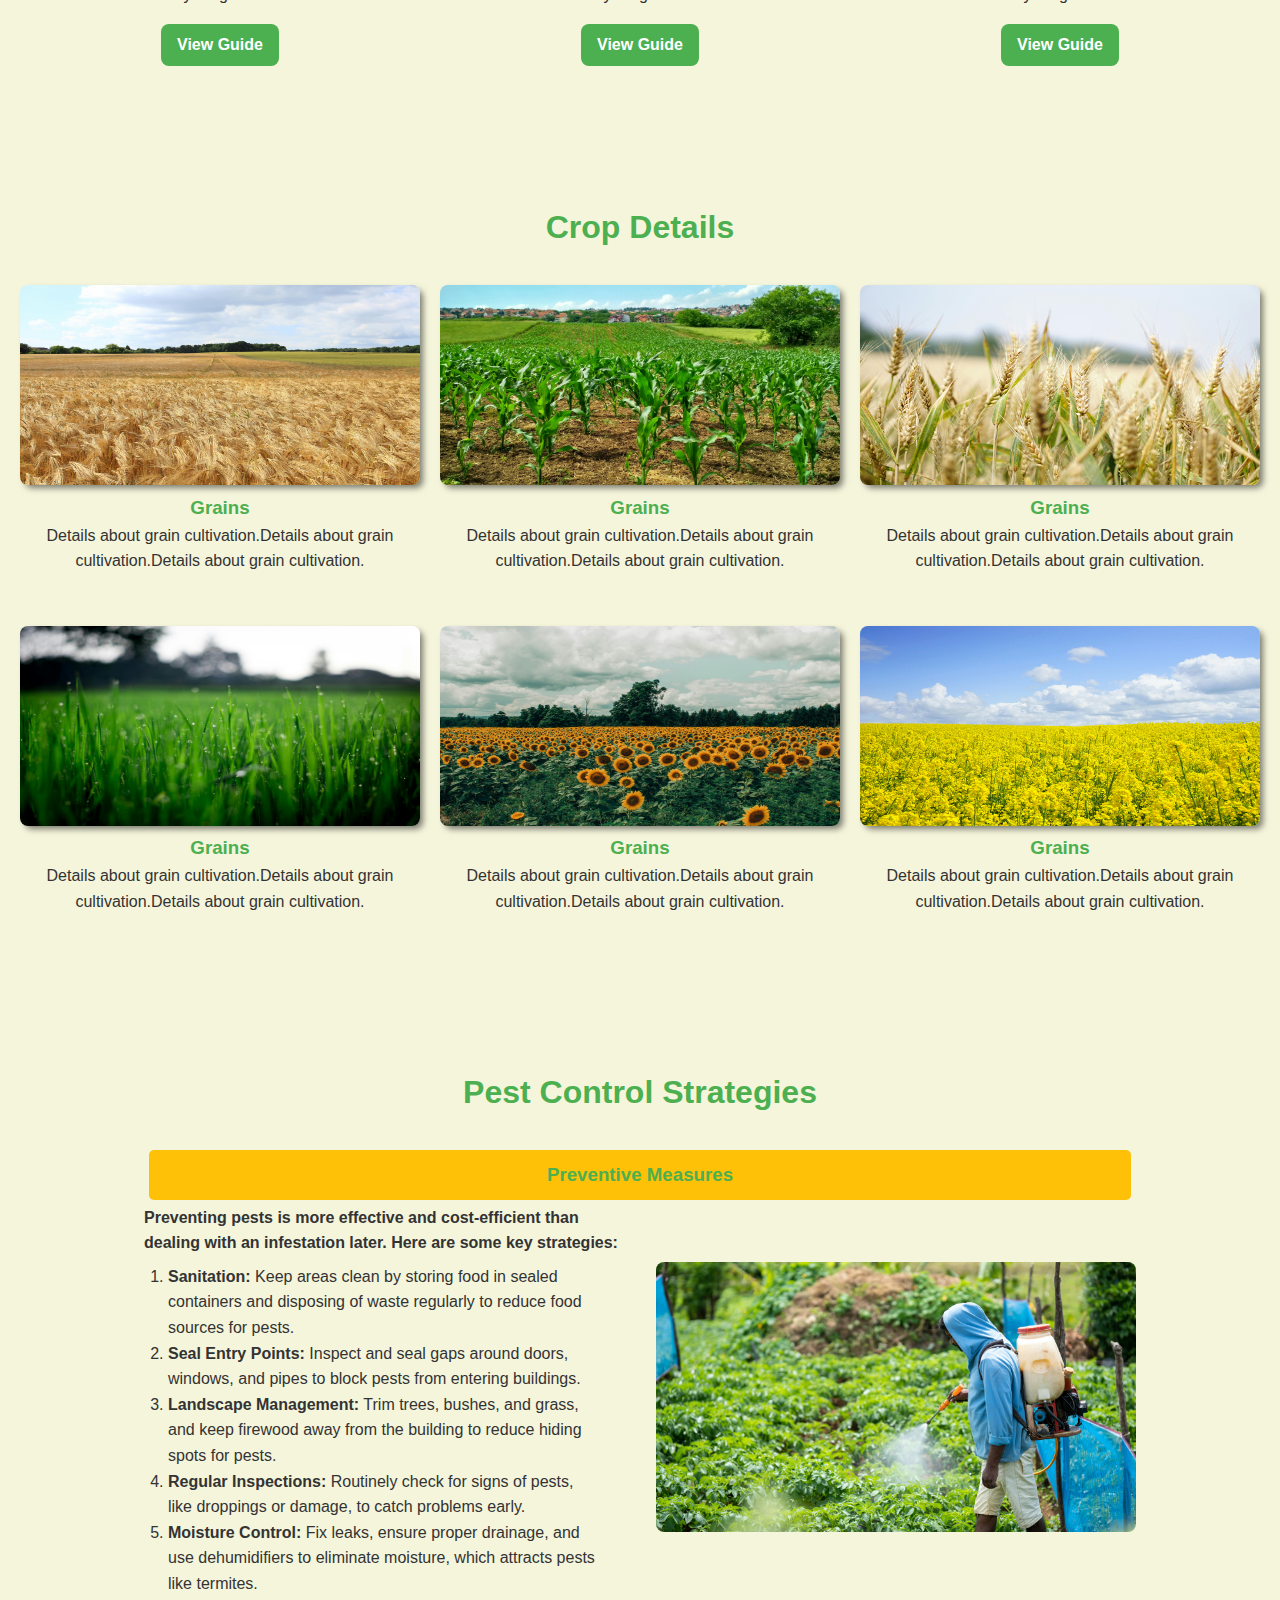
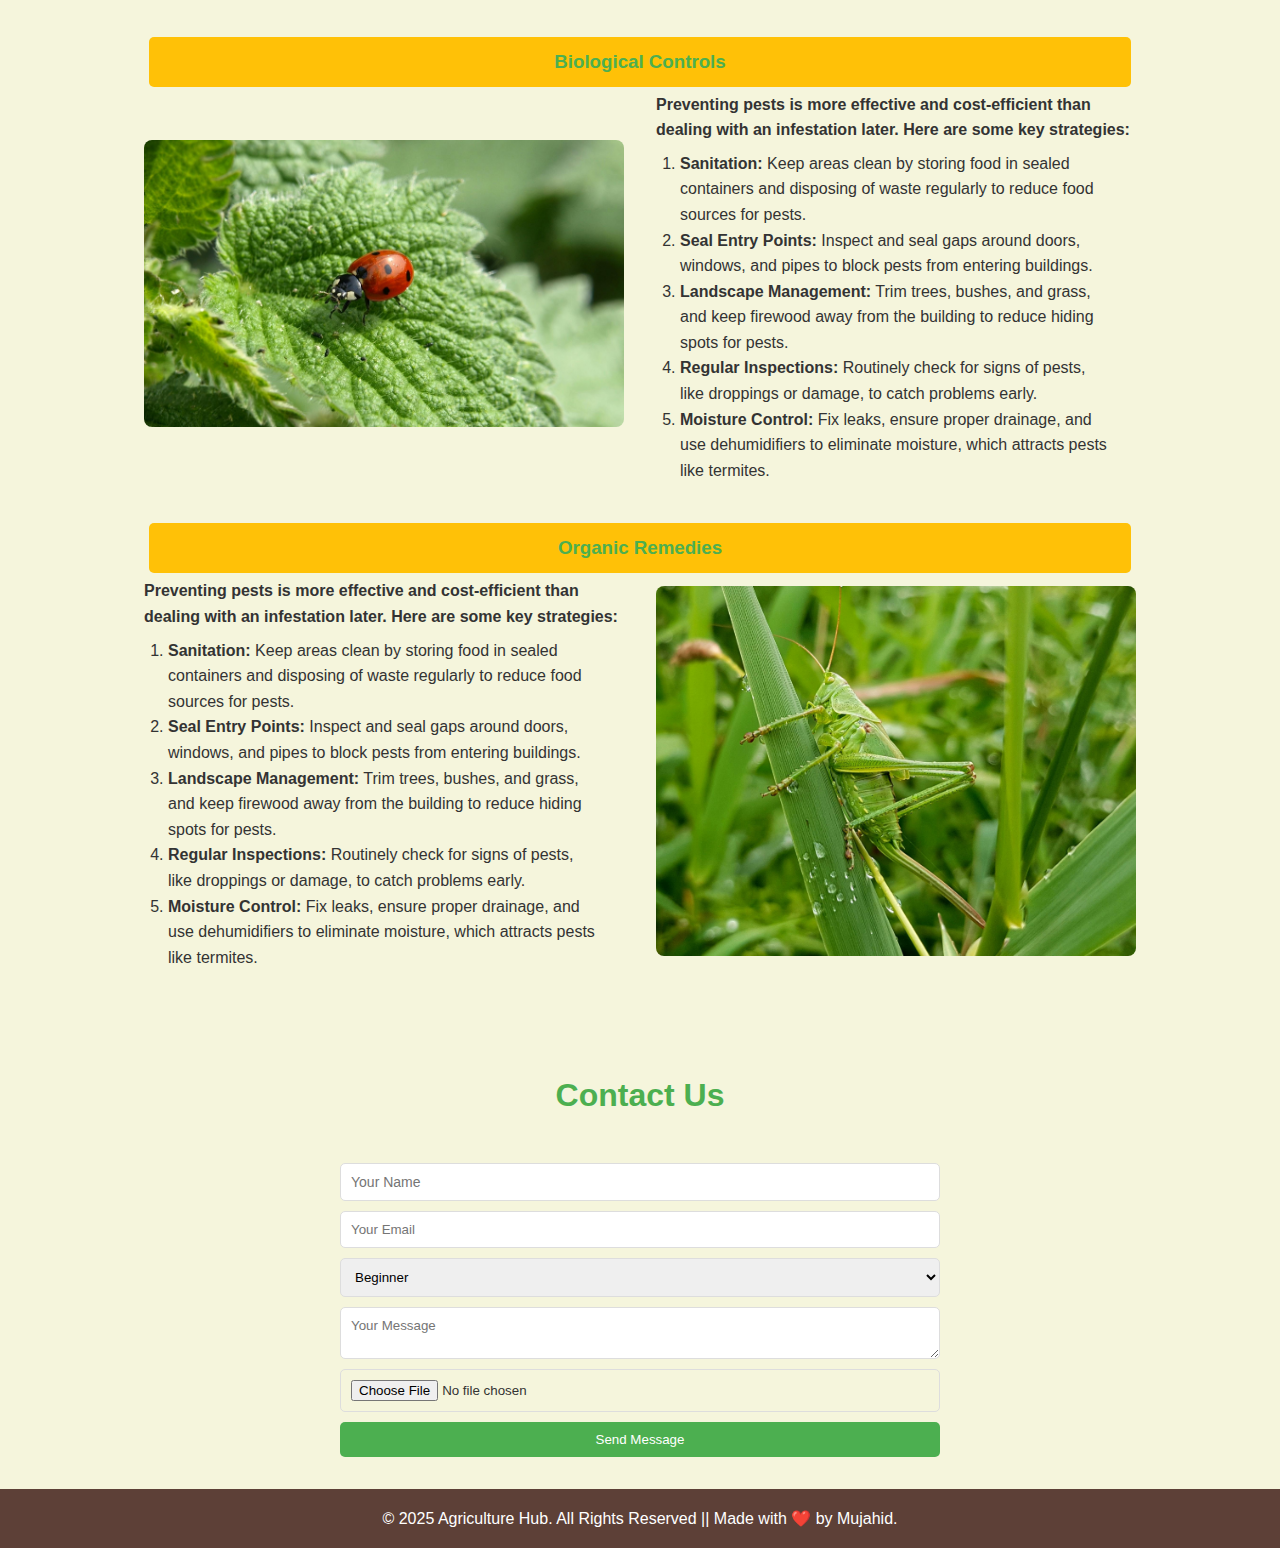
==== commit 154cc439: "completed without responsiveness" ====
--- a/index.html
+++ b/index.html
@@ -68,42 +68,41 @@
         <h2 class="guide-heading">Farming Guides</h2>
         <div class="guide-list">
             <div class="guide-item">
-                <img src="image/vegi-1.jpg" alt="">
-                <h3>How to Grow Organic Tomatoes</h3>
-                <p>Step-by-step instructions on growing organic tomatoes in your garden.</p>
-                <button class="view-guide">View Guide</button>
-            </div>
-            <div class="guide-item">
-                <img src="image/vegi-2.jpg" alt="">
-                <h3>How to Grow Organic Tomatoes</h3>
-                <p>Step-by-step instructions on growing organic tomatoes in your garden.</p>
-                <button class="view-guide">View Guide</button>
-            </div>
-            <div class="guide-item">
-                <img src="image/vegi-3.jpg" alt="">
-                <h3>How to Grow Organic Tomatoes</h3>
-                <p>Step-by-step instructions on growing organic tomatoes in your garden.</p>
-                <button class="view-guide">View Guide</button>
-            </div>
-            <div class="guide-item">
-                <img src="image/vegi-4.jpg" alt="">
-                <h3>How to Grow Organic Tomatoes</h3>
-                <p>Step-by-step instructions on growing organic tomatoes in your garden.</p>
-                <button class="view-guide">View Guide</button>
-            </div>
-            <div class="guide-item">
-                <img src="image/vegi-5.jpg" alt="">
-                <h3>How to Grow Organic Tomatoes</h3>
-                <p>Step-by-step instructions on growing organic tomatoes in your garden.</p>
-                <button class="view-guide">View Guide</button>
-            </div>
-            <div class="guide-item">
-                <img src="image/vegi-6.jpg" alt="">
-                <h3>How to Grow Organic Tomatoes</h3>
-                <p>Step-by-step instructions on growing organic tomatoes in your garden.</p>
-                <button class="view-guide">View Guide</button>
-            </div>
-            <!-- Repeat guide items here -->
+                <img src="image/vegi-1.jpg" alt="guide-img" class="guide-img">
+                <h3>How to Grow Organic Tomatoes</h3>
+                <p>Step-by-step instructions on growing organic tomatoes in your garden.</p>
+                <button class="view-guide">View Guide</button>
+            </div>
+            <div class="guide-item">
+                <img src="image/vegi-2.jpg" alt="guide-img" class="guide-img">
+                <h3>How to Grow Organic Tomatoes</h3>
+                <p>Step-by-step instructions on growing organic tomatoes in your garden.</p>
+                <button class="view-guide">View Guide</button>
+            </div>
+            <div class="guide-item">
+                <img src="image/vegi-3.jpg" alt="guide-img" class="guide-img">
+                <h3>How to Grow Organic Tomatoes</h3>
+                <p>Step-by-step instructions on growing organic tomatoes in your garden.</p>
+                <button class="view-guide">View Guide</button>
+            </div>
+            <div class="guide-item">
+                <img src="image/vegi-4.jpg" alt="guide-img" class="guide-img">
+                <h3>How to Grow Organic Tomatoes</h3>
+                <p>Step-by-step instructions on growing organic tomatoes in your garden.</p>
+                <button class="view-guide">View Guide</button>
+            </div>
+            <div class="guide-item">
+                <img src="image/vegi-5.jpg" alt="guide-img" class="guide-img">
+                <h3>How to Grow Organic Tomatoes</h3>
+                <p>Step-by-step instructions on growing organic tomatoes in your garden.</p>
+                <button class="view-guide">View Guide</button>
+            </div>
+            <div class="guide-item">
+                <img src="image/vegi-6.jpg" alt="guide-img" class="guide-img">
+                <h3>How to Grow Organic Tomatoes</h3>
+                <p>Step-by-step instructions on growing organic tomatoes in your garden.</p>
+                <button class="view-guide">View Guide</button>
+            </div>
         </div>
     </section>
 
@@ -112,36 +111,35 @@
         <h2 class="crop-heading">Crop Details</h2>
         <div class="crop-grid">
             <div class="crop-item">
-                <img src="image/crop-1.jpg" alt="Crop Image">
-                <h3>Grains</h3>
-                <p>Details about grain cultivation.Details about grain cultivation.Details about grain cultivation.</p>
-            </div>
-            <div class="crop-item">
-                <img src="image/crop-2.jpg" alt="Crop Image">
-                <h3>Grains</h3>
-                <p>Details about grain cultivation.Details about grain cultivation.Details about grain cultivation.</p>
-            </div>
-            <div class="crop-item">
-                <img src="image/crop-3.jpg" alt="Crop Image">
-                <h3>Grains</h3>
-                <p>Details about grain cultivation.Details about grain cultivation.Details about grain cultivation.</p>
-            </div>
-            <div class="crop-item">
-                <img src="image/crop-4.jpg" alt="Crop Image">
-                <h3>Grains</h3>
-                <p>Details about grain cultivation.Details about grain cultivation.Details about grain cultivation.</p>
-            </div>
-            <div class="crop-item">
-                <img src="image/crop-5.jpg" alt="Crop Image">
-                <h3>Grains</h3>
-                <p>Details about grain cultivation.Details about grain cultivation.Details about grain cultivation.</p>
-            </div>
-            <div class="crop-item">
-                <img src="image/crop-6.jpg" alt="Crop Image">
-                <h3>Grains</h3>
-                <p>Details about grain cultivation.Details about grain cultivation.Details about grain cultivation.</p>
-            </div>
-            <!-- Repeat crop items here -->
+                <img src="image/crop-1.jpg" alt="Crop Image" class="crop-img">
+                <h3>Grains</h3>
+                <p>Details about grain cultivation.Details about grain cultivation.Details about grain cultivation.</p>
+            </div>
+            <div class="crop-item">
+                <img src="image/crop-2.jpg" alt="Crop Image" class="crop-img">
+                <h3>Grains</h3>
+                <p>Details about grain cultivation.Details about grain cultivation.Details about grain cultivation.</p>
+            </div>
+            <div class="crop-item">
+                <img src="image/crop-3.jpg" alt="Crop Image" class="crop-img">
+                <h3>Grains</h3>
+                <p>Details about grain cultivation.Details about grain cultivation.Details about grain cultivation.</p>
+            </div>
+            <div class="crop-item">
+                <img src="image/crop-4.jpg" alt="Crop Image" class="crop-img">
+                <h3>Grains</h3>
+                <p>Details about grain cultivation.Details about grain cultivation.Details about grain cultivation.</p>
+            </div>
+            <div class="crop-item">
+                <img src="image/crop-5.jpg" alt="Crop Image" class="crop-img">
+                <h3>Grains</h3>
+                <p>Details about grain cultivation.Details about grain cultivation.Details about grain cultivation.</p>
+            </div>
+            <div class="crop-item">
+                <img src="image/crop-6.jpg" alt="Crop Image" class="crop-img">
+                <h3>Grains</h3>
+                <p>Details about grain cultivation.Details about grain cultivation.Details about grain cultivation.</p>
+            </div>
         </div>
     </section>
 
@@ -213,8 +211,8 @@
     
 
     <!-- Contact Form Section -->
-    <section id="contact" class="section">
-        <h2>Contact Us</h2>
+    <section id="contact" class="contact-section">
+        <h2 class="contact-header">Contact Us</h2>
         <form id="contact-form">
             <input type="text" name="name" placeholder="Your Name" required>
             <input type="email" name="email" placeholder="Your Email" required>
@@ -229,15 +227,16 @@
         </form>
     </section>
 
+    <!-- Footer Section -->
     <footer>
-        <p>&copy; 2025 Agriculture Hub. All Rights Reserved.</p>
+        <p>&copy; 2025 Agriculture Hub. All Rights Reserved || Made with ❤️ by Mujahid.</p>
     </footer>
 
+    <!-- PupUp Chat Section -->
     <div id="chat-icon" class="chat-icon">
         <img src="image/chat-icon.png" alt="" class="chat-icon">
     </div>
     
-
     <div id="chat-popup" class="chat-popup">
         <div class="chat-header">
             <h4>Chat with Us!</h4>
@@ -245,7 +244,7 @@
         </div>
         <div class="chat-body">
             <div id="messages" class="messages">
-                <!-- Chat messages will go here -->
+
             </div>
             <input type="text" id="chat-input" placeholder="Type a message..." />
         </div>
--- a/style.css
+++ b/style.css
@@ -9,6 +9,9 @@
 body {
     background-color: #F5F5DC;
     color: #333;
+
+}
+section {
     line-height: 1.6;
 }
 
@@ -27,7 +30,7 @@
     justify-content: space-between;
     align-items: center;
     background: #4CAF50;
-    padding: 15px 40px;
+    padding: 5px 40px;
     position: fixed;
     width: 100%;
     top: 0;
@@ -36,9 +39,10 @@
     z-index: 1000;
 }
 .logo {
-    font-size: 24px;
     font-weight: bold;
     color: #fff;
+    width: 50px;
+    height: 50px;
 }
 .navbar ul {
     list-style: none;
@@ -63,6 +67,7 @@
 .nav-link.active {
     background: #FFC107;
     color: #333;
+    font-weight: bold;
 }
 .menu-toggle {
     display: none;
@@ -77,24 +82,9 @@
 
 
 /* Hero Section */
-
-.overlay h1{
-    font-size: 1.75rem !important;
-    margin-bottom: 1rem;
-    color: #60f367;
-}
-.overlay h3{
-    font-size: 1rem !important;
-    margin-bottom: 1rem;
-}
-.overlay p{
-    font-size: .75rem !important;
-    margin-bottom: 3rem;
-}
-
-
-
-
+.hero-section{
+    margin-top: 60px;
+}
 
 .slider-container {
     position: relative;
@@ -107,7 +97,6 @@
 .slider {
     display: flex;
     transition: transform 0.5s ease;
-    width: 100% !important;
 }
 
 .slide {
@@ -133,27 +122,23 @@
     z-index: 10;
 }
 
-.overlay h1 {
-    font-size: 3rem;
-    margin-bottom: 10px;
-}
-
-.overlay h3 {
-    font-size: 1.5rem;
-    margin-bottom: 20px;
-}
-
-.overlay p {
+.overlay h1{
+    font-size: 1.75rem;
+    margin-bottom: 1rem;
+    color: #60f367;
+}
+.overlay h3{
     font-size: 1rem;
-    margin-bottom: 30px;
-    max-width: 700px;
-    margin-left: auto;
-    margin-right: auto;
+    margin-bottom: 1rem;
+}
+.overlay p{
+    font-size: .75rem;
+    margin-bottom: 3rem;
 }
 
 
 .cta-button {
-    background-color: #FFC107;
+    background-color: #4CAF50;
     color: white;
     padding: 10px 20px;
     text-decoration: none;
@@ -164,7 +149,7 @@
 }
 
 .cta-button:hover {
-    background-color: #4CAF50;
+    background-color: #FFC107;
     transform: scale(1.05);
     transition: all 0.3s ease;
 }
@@ -176,14 +161,15 @@
     background-color: rgba(0, 0, 0, 0.5);
     color: white;
     border: none;
-    padding: 15px;
+    border-radius: 50%;
+    padding: 15px 25px;
     cursor: pointer;
     font-size: 20px;
     z-index: 100;
 }
 
 .prev {
-    left: 10px;
+    left: 5px;
 }
 
 .next {
@@ -200,7 +186,6 @@
     text-align: center;
 }
 
-.guide-categories button,
 .tab {
     background-color: #FFC107;
     border: none;
@@ -211,7 +196,6 @@
     transition: background-color 0.3s;
 }
 
-.guide-categories button:hover,
 .pest-tabs .tab:hover {
     background-color: #FF9800;
 }
@@ -223,29 +207,34 @@
     justify-items: center;
 }
 
+
 .view-guide{
     background-color: #4CAF50;
     border: none;
     font-weight: bold;
     color: white;
-    padding: .5rem 1rem;
+    padding: .75rem 1rem;
     border-radius: .5rem;
     margin-top: 1rem;
-}
-
-.guide-item img{
+    font-size: 1rem;
+    margin-bottom: 1rem;
+}
+
+.guide-img {
     border-radius: 8px;
     transition: transform 0.3s;
-}
-
-.guide-item:hover img {
+    box-shadow: 4px 4px 6px -1px rgba(0,0,0,0.5);
+}
+
+.guide-img:hover {
     transform: scale(1.05);
 }
 
 /* Crop Grid */
 .crop-heading,
 .guide-heading,
-.pest-heading{
+.pest-heading,
+.contact-header{
     font-size: 2rem;
     margin-bottom: 2rem;
 }
@@ -259,15 +248,16 @@
 .crop-item {
     margin-bottom: 2rem;
 }
-.crop-item img {
+.crop-img {
     width: 100%;
     height: auto;
     border-radius: 8px;
     transition: transform 0.3s;
     aspect-ratio: 2/1;
-}
-
-.crop-item:hover img {
+    box-shadow: 4px 4px 6px -1px rgba(0,0,0,0.5);
+}
+
+.crop-img:hover {
     transform: scale(1.05);
 }
 
@@ -306,11 +296,16 @@
 }
 
 /* Contact Form */
+
+.contact-header{
+    text-align: center;
+}
 form {
     max-width: 600px;
     margin: 0 auto;
     display: flex;
     flex-direction: column;
+    margin-bottom: 2rem;
 }
 
 form input, form select, form textarea {
@@ -341,6 +336,8 @@
     color: white;
 }
 
+/* Chat Icon Styling */
+
 .chat-icon{
     position: fixed;
     bottom: 0;
@@ -351,12 +348,10 @@
 }
 
 .hero-image{
-    height: 300px;
-}
-
-/* styles.css */
-
-/* Chat Icon Styling */
+    height: 400px;
+    object-fit: cover;
+}
+
 .chat-icon {
     position: fixed;
     bottom: 30px;
@@ -444,7 +439,8 @@
     font-size: 14px;
 }
 
-input[type="text"]:focus {
+input:focus,
+textarea:focus {
     border-color: #4CAF50;
     outline: none;
 }
